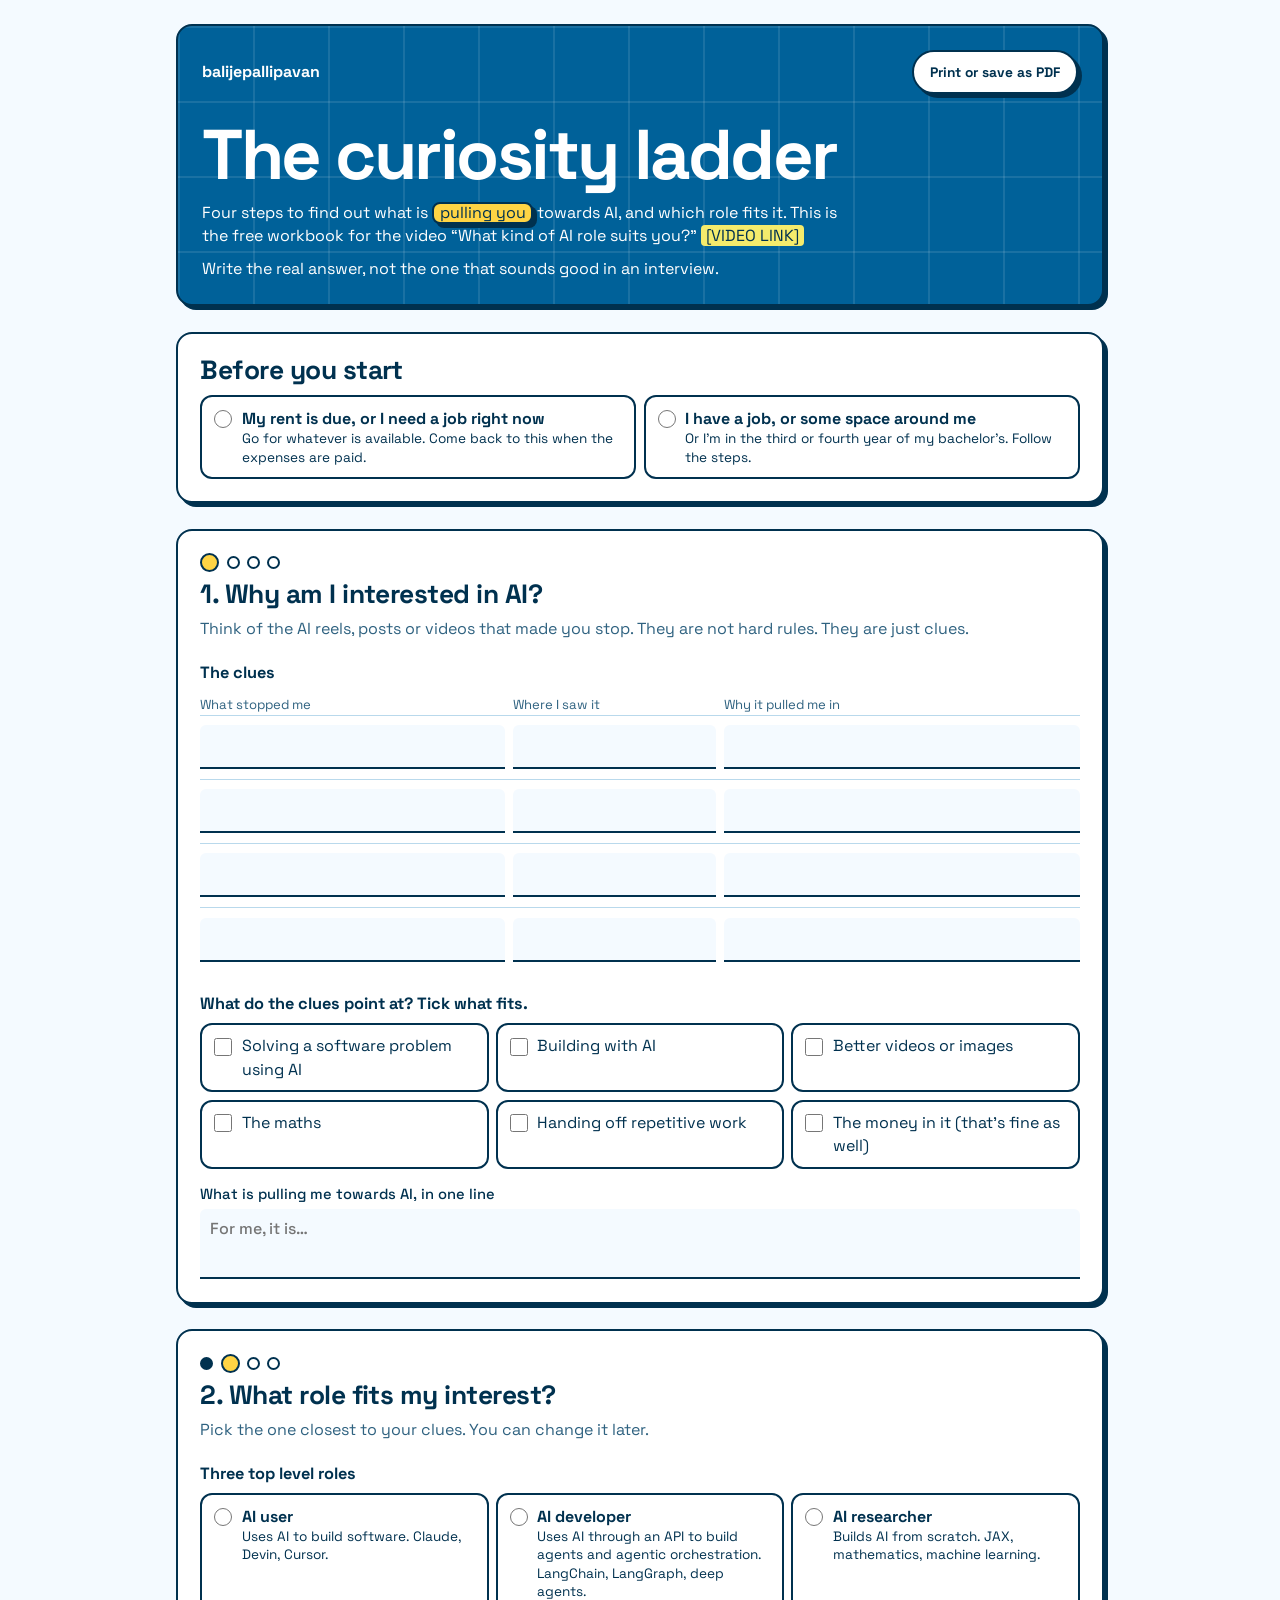
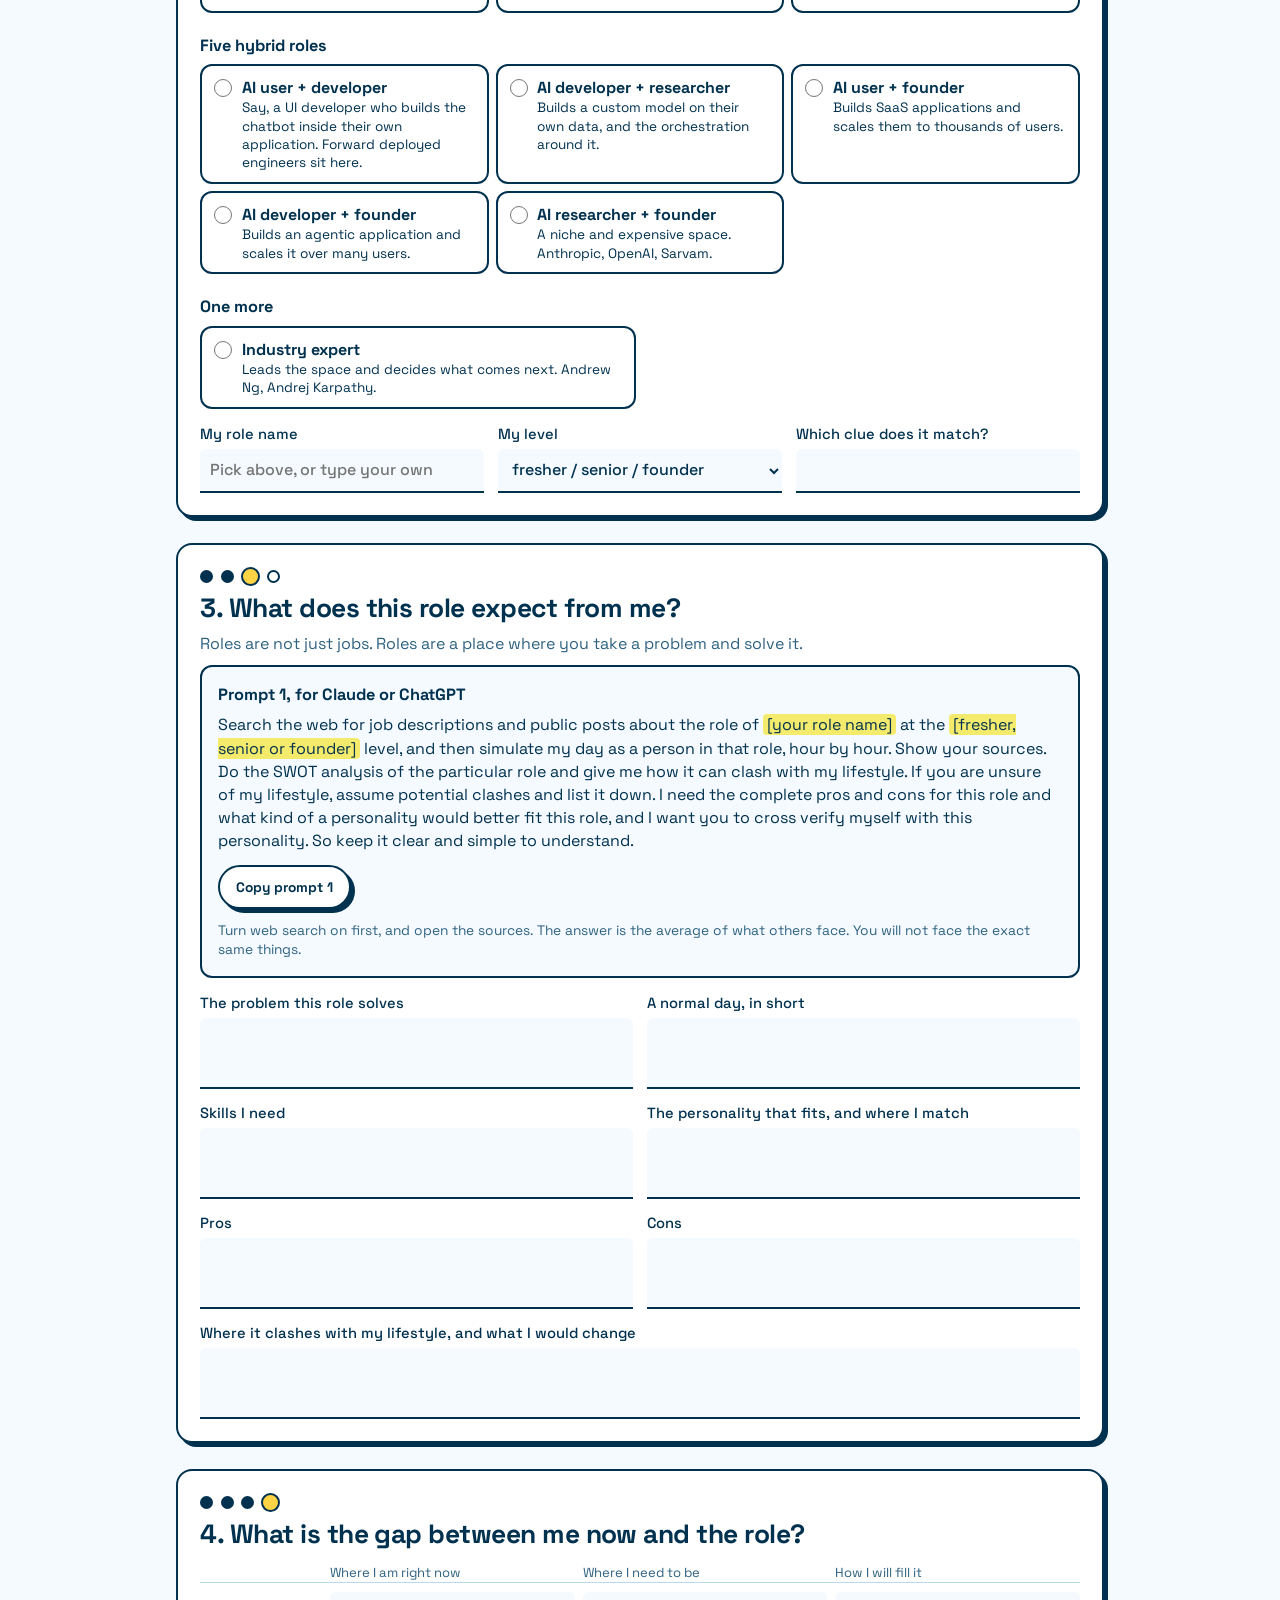
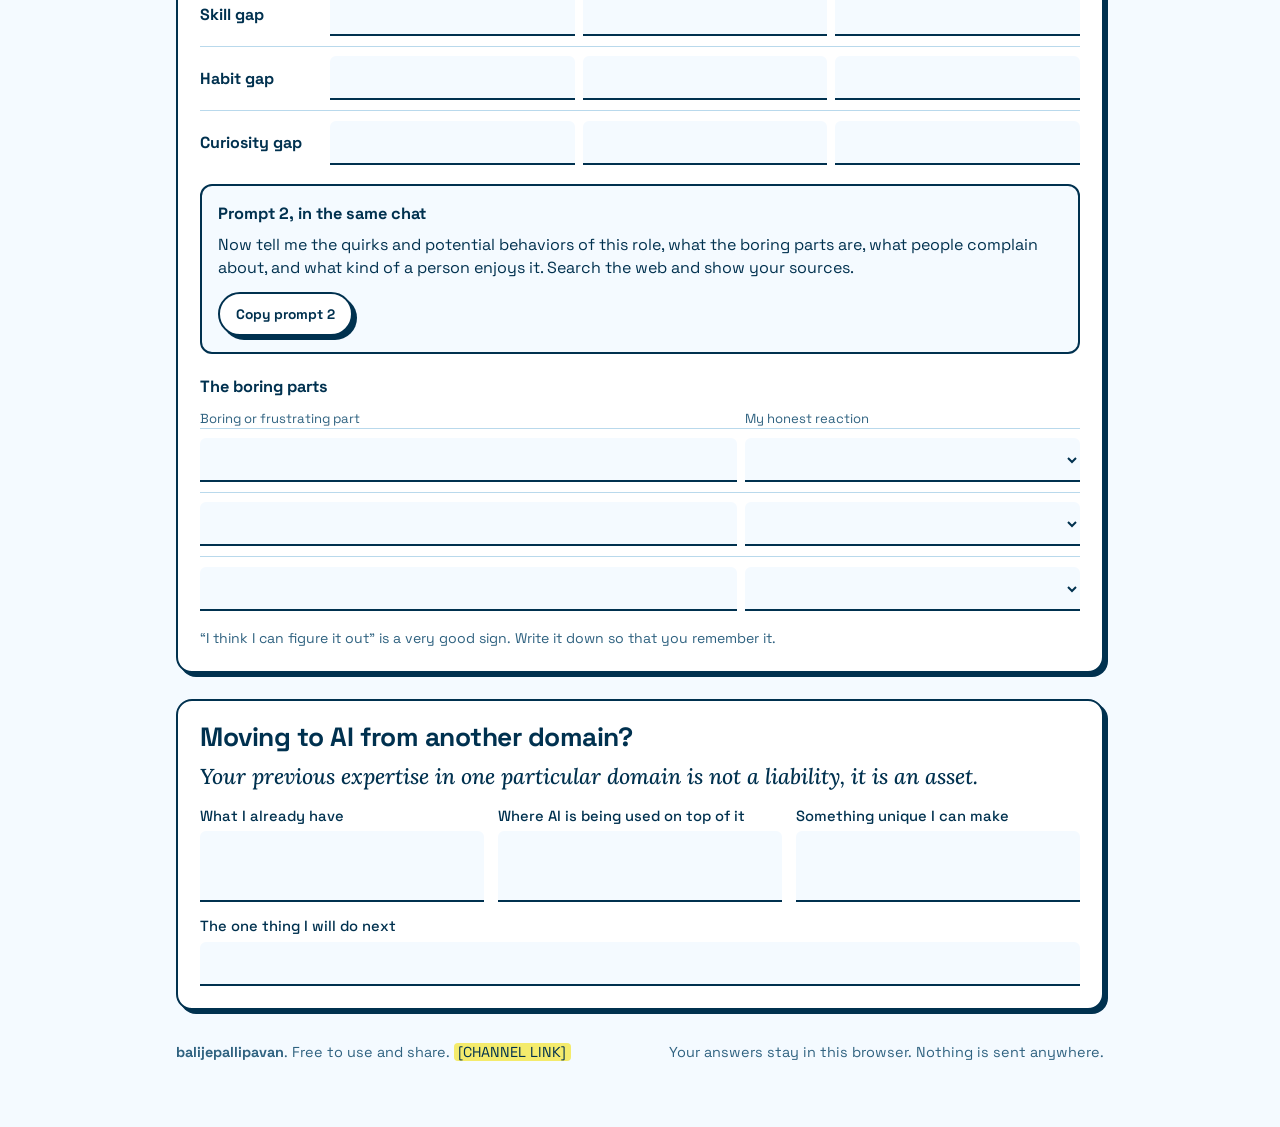
==== assets/workbook_yt1.html @ 5f951a8e "Add files via upload" ====
<!doctype html>
<html lang="en"><head><meta charset="utf-8"><meta name="viewport" content="width=device-width,initial-scale=1">
<title>The Curiosity Ladder Workbook</title>
<link rel="stylesheet" href="https://fonts.googleapis.com/css2?family=Lora:ital,wght@1,500&family=Space+Grotesk:wght@400;500;700&display=swap">
<style>
:root{--surface:#F4FAFF;--raised:#fff;--ink:#00314F;--muted:#2F6280;--border:#B9D9EC;--blue:#006199;--sky:#8ACFF8;--sun:#FFD444;--lemon:#F4EB6C;color-scheme:light}
*{box-sizing:border-box}
html{font-size:16px}
body{margin:0;background:var(--surface);color:var(--ink);font:1rem/1.45 'Space Grotesk',system-ui,sans-serif}
main{max-width:60rem;margin:0 auto;padding:1.5rem 1rem 4rem}
h1,h2,h3,p{margin:0}
h1{font-size:clamp(2.4rem,8vw,4.4rem);line-height:1;letter-spacing:-.035em;margin:1.6rem 0 .7rem}
h2{font-size:1.65rem;line-height:1.12;letter-spacing:-.02em}
h3{font-size:1.02rem;margin:1.3rem 0 .45rem}
.hl{background:var(--sun);color:var(--ink);border:2px solid var(--ink);border-radius:8px;box-shadow:4px 4px 0 var(--ink);padding:0 .35em;display:inline-block;line-height:1.1}
.cover{background-color:var(--blue);color:#fff;border:2px solid var(--ink);border-radius:16px;box-shadow:4px 4px 0 var(--ink);padding:1.5rem;
 background-image:linear-gradient(rgba(255,255,255,.1) 2px,transparent 2px),linear-gradient(90deg,rgba(255,255,255,.1) 2px,transparent 2px);background-size:75px 75px}
.mark{font-weight:700}.cover p{max-width:40rem}
.cover .top{display:flex;justify-content:space-between;gap:1rem;flex-wrap:wrap;align-items:center}
.todo{background:var(--lemon);color:var(--ink);border-radius:4px;padding:0 .3em}
button{font:700 .86rem 'Space Grotesk',sans-serif;color:var(--ink);background:#fff;border:2px solid var(--ink);border-radius:99px;box-shadow:4px 4px 0 var(--ink);padding:.5rem 1rem;cursor:pointer;min-height:44px}
button:active{transform:translate(2px,2px);box-shadow:2px 2px 0 var(--ink)}
:focus-visible{outline:3px solid var(--blue);outline-offset:2px}.cover :focus-visible{outline-color:var(--sun)}
.step{background:var(--raised);border:2px solid var(--ink);border-radius:16px;box-shadow:4px 4px 0 var(--ink);padding:1.4rem;margin-top:1.6rem}
.step>header{display:flex;flex-direction:column;gap:.5rem;margin-bottom:.6rem}
.dots{display:flex;gap:.45rem;align-items:center}.dots i{width:13px;height:13px;border-radius:50%;border:2px solid var(--ink)}
.dots i.done{background:var(--ink)}.dots i.now{background:var(--sun);width:19px;height:19px}
.lead{color:var(--muted)}
.g2,.g3{display:grid;gap:.9rem;grid-template-columns:1fr}
label.f{display:block;font-weight:500;font-size:.92rem}
textarea,input[type=text],select{display:block;width:100%;font:inherit;font-size:1rem;color:var(--ink);background:var(--surface);border:0;border-bottom:2px solid var(--ink);border-radius:6px 6px 0 0;padding:.5rem .6rem;margin-top:.25rem;min-height:44px}
textarea{resize:none;overflow:hidden;line-height:1.45}
textarea[data-h="2"]{min-height:4.4rem}
.row{display:grid;gap:.5rem;grid-template-columns:1fr;border-top:1px solid var(--border);padding:.6rem 0}
.row>b{align-self:center}.head{display:none}
.row label span{font-size:.82rem;color:var(--muted)}
.picks{display:grid;gap:.45rem;grid-template-columns:1fr}
.pick{display:flex;gap:.6rem;align-items:flex-start;border:2px solid var(--ink);border-radius:12px;padding:.6rem .75rem;cursor:pointer;background:#fff;min-height:44px}
.pick:has(:checked){background:var(--sky)}
.pick input{margin:.2rem 0 0;width:18px;height:18px;flex:none;accent-color:var(--ink)}
.pick b{display:block}.pick small{display:block;font-size:.85rem;line-height:1.35}
.prompt{background:var(--surface);border:2px solid var(--ink);border-radius:12px;padding:1rem;margin-top:.6rem}
.prompt p{margin-bottom:.8rem}.prompt p.n{margin:.7rem 0 0;font-size:.86rem;color:var(--muted)}
.prompt mark{background:var(--lemon);color:var(--ink);border-radius:4px;padding:0 .25em}
.quote{font:italic 500 1.35rem/1.3 Lora,Georgia,serif;margin:.2rem 0 1rem}
.note{font-size:.88rem;color:var(--muted);margin-top:.5rem}
footer{margin-top:2rem;display:flex;justify-content:space-between;gap:1rem;flex-wrap:wrap;font-size:.9rem;color:var(--muted)}
.full{margin-top:.9rem}
@media(min-width:44rem){
 .g2{grid-template-columns:1fr 1fr}.g3,.picks.three{grid-template-columns:repeat(3,1fr)}.picks{grid-template-columns:1fr 1fr}
 .row.c3{grid-template-columns:1.2fr .8fr 1.4fr}.row.c4{grid-template-columns:7.6rem 1fr 1fr 1fr}.row.c2{grid-template-columns:1.6fr 1fr}
 .head{display:grid;font-size:.82rem;color:var(--muted);border:0;padding:.2rem 0 0}.head~.row label span{position:absolute;width:1px;height:1px;overflow:hidden;clip-path:inset(50%)}
 .row textarea,.row select{margin-top:0}
}
/* one sheet, front and back */
@page{size:A4;margin:8mm}
@media print{
 html{font-size:7.9pt}
 body{background:#fff;line-height:1.28;-webkit-print-color-adjust:exact;print-color-adjust:exact}
 main{max-width:none;padding:0}button,.screen{display:none!important}
 h1{font-size:26pt;margin:.5rem 0 .4rem}h2{font-size:14pt}h3{margin:.65rem 0 .2rem}
 .cover,.step{box-shadow:none;border-width:1.2pt;border-radius:8pt;padding:.8rem 1rem}.step{margin-top:.7rem}.step>header{margin-bottom:.3rem;gap:.25rem}
 .hl{box-shadow:none}
 .back{break-before:page;margin-top:0}
 .g2,.g3{gap:.5rem .9rem}.g2{grid-template-columns:1fr 1fr}.g3,.picks.three{grid-template-columns:repeat(3,1fr)}.picks{grid-template-columns:1fr 1fr;gap:.3rem}
 .row{padding:.2rem 0;gap:.6rem}.row.c3{grid-template-columns:1.2fr .8fr 1.4fr}.row.c4{grid-template-columns:7.6rem 1fr 1fr 1fr}.row.c2{grid-template-columns:1.6fr 1fr}
 .head{display:grid}.head~.row label span{display:none}
 textarea,input[type=text],select{appearance:none;min-height:2.6rem;padding:.15rem .3rem;background:#fff;border-bottom-width:.8pt;border-radius:0;margin-top:0}
 textarea[data-h="2"]{min-height:3.7rem}
 textarea::placeholder,input::placeholder{color:transparent}
 .pick{padding:.3rem .5rem;min-height:0;border-width:.9pt;border-radius:6pt}.pick input{width:9pt;height:9pt;margin-top:.1rem}.pick small{line-height:1.22}
 .prompt{padding:.5rem .7rem;margin-top:.3rem;border-width:.9pt}.prompt p{margin:0}.prompt p.n{margin-top:.3rem}
 .quote{font-size:11pt;margin:0 0 .35rem}.full{margin-top:.4rem}footer{margin-top:.5rem}.note{margin-top:.25rem}
 .row,.pick,.prompt{break-inside:avoid}
}
</style></head><body><main>

<section class="cover">
 <div class="top"><span class="mark">balijepallipavan</span><button class="screen" type="button" id="print">Print or save as PDF</button></div>
 <h1>The curiosity ladder</h1>
 <p>Four steps to find out what is <span class="hl">pulling you</span> towards AI, and which role fits it. This is the free workbook for the video “What kind of AI role suits you?” <span class="todo">[VIDEO LINK]</span></p>
 <p style="margin-top:.6rem">Write the real answer, not the one that sounds good in an interview.</p>
</section>

<section class="step">
 <header><h2>Before you start</h2></header>
 <div class="picks">
  <label class="pick"><input type="radio" name="rent" value="now"><span><b>My rent is due, or I need a job right now</b><small>Go for whatever is available. Come back to this when the expenses are paid.</small></span></label>
  <label class="pick"><input type="radio" name="rent" value="space"><span><b>I have a job, or some space around me</b><small>Or I’m in the third or fourth year of my bachelor’s. Follow the steps.</small></span></label>
 </div>
</section>

<section class="step">
 <header><div class="dots" role="img" aria-label="Step 1 of 4"><i class="now"></i><i></i><i></i><i></i></div><h2>1. Why am I interested in AI?</h2>
 <p class="lead">Think of the AI reels, posts or videos that made you stop. They are not hard rules. They are just clues.</p></header>
 <h3>The clues</h3>
 <div id="clues"><div class="row c3 head"><span>What stopped me</span><span>Where I saw it</span><span>Why it pulled me in</span></div></div>
 <h3>What do the clues point at? Tick what fits.</h3>
 <div class="picks three" id="pulls"></div>
 <label class="f full">What is pulling me towards AI, in one line<textarea name="pull" data-h="2" placeholder="For me, it is…"></textarea></label>
</section>

<section class="step">
 <header><div class="dots" role="img" aria-label="Step 2 of 4"><i class="done"></i><i class="now"></i><i></i><i></i></div><h2>2. What role fits my interest?</h2>
 <p class="lead">Pick the one closest to your clues. You can change it later.</p></header>
 <h3>Three top level roles</h3><div class="picks three" data-roles="top"></div>
 <h3>Five hybrid roles</h3><div class="picks three" data-roles="hybrid"></div>
 <h3>One more</h3><div class="picks" data-roles="one"></div>
 <div class="g3 full">
  <label class="f">My role name<input type="text" name="role" id="role" placeholder="Pick above, or type your own"></label>
  <label class="f">My level<select name="level" id="level"><option value="">fresher / senior / founder</option><option>fresher</option><option>senior</option><option>founder</option></select></label>
  <label class="f">Which clue does it match?<input type="text" name="match"></label>
 </div>
</section>

<section class="step back">
 <header><div class="dots" role="img" aria-label="Step 3 of 4"><i class="done"></i><i class="done"></i><i class="now"></i><i></i></div><h2>3. What does this role expect from me?</h2>
 <p class="lead">Roles are not just jobs. Roles are a place where you take a problem and solve it.</p></header>
 <div class="prompt"><h3 style="margin-top:0">Prompt 1, for Claude or ChatGPT</h3>
  <p id="p1">Search the web for job descriptions and public posts about the role of <mark class="r">[your role name]</mark> at the <mark class="l">[fresher, senior or founder]</mark> level, and then simulate my day as a person in that role, hour by hour. Show your sources. Do the SWOT analysis of the particular role and give me how it can clash with my lifestyle. If you are unsure of my lifestyle, assume potential clashes and list it down. I need the complete pros and cons for this role and what kind of a personality would better fit this role, and I want you to cross verify myself with this personality. So keep it clear and simple to understand.</p>
  <button type="button" data-copy="p1">Copy prompt 1</button>
  <p class="n">Turn web search on first, and open the sources. The answer is the average of what others face. You will not face the exact same things.</p></div>
 <div class="g2 full">
  <label class="f">The problem this role solves<textarea name="problem" data-h="2"></textarea></label>
  <label class="f">A normal day, in short<textarea name="day" data-h="2"></textarea></label>
  <label class="f">Skills I need<textarea name="skills" data-h="2"></textarea></label>
  <label class="f">The personality that fits, and where I match<textarea name="person" data-h="2"></textarea></label>
  <label class="f">Pros<textarea name="pros" data-h="2"></textarea></label>
  <label class="f">Cons<textarea name="cons" data-h="2"></textarea></label>
 </div>
 <label class="f full">Where it clashes with my lifestyle, and what I would change<textarea name="clash" data-h="2"></textarea></label>
</section>

<section class="step">
 <header><div class="dots" role="img" aria-label="Step 4 of 4"><i class="done"></i><i class="done"></i><i class="done"></i><i class="now"></i></div><h2>4. What is the gap between me now and the role?</h2></header>
 <div id="gaps"><div class="row c4 head"><span></span><span>Where I am right now</span><span>Where I need to be</span><span>How I will fill it</span></div></div>
 <div class="prompt"><h3 style="margin-top:0">Prompt 2, in the same chat</h3>
  <p id="p2">Now tell me the quirks and potential behaviors of this role, what the boring parts are, what people complain about, and what kind of a person enjoys it. Search the web and show your sources.</p>
  <button type="button" data-copy="p2">Copy prompt 2</button></div>
 <h3>The boring parts</h3>
 <div id="boring"><div class="row c2 head"><span>Boring or frustrating part</span><span>My honest reaction</span></div></div>
 <p class="note">“I think I can figure it out” is a very good sign. Write it down so that you remember it.</p>
</section>

<section class="step">
 <header><h2>Moving to AI from another domain?</h2></header>
 <p class="quote">Your previous expertise in one particular domain is not a liability, it is an asset.</p>
 <div class="g3">
  <label class="f">What I already have<textarea name="have" data-h="2"></textarea></label>
  <label class="f">Where AI is being used on top of it<textarea name="ontop" data-h="2"></textarea></label>
  <label class="f">Something unique I can make<textarea name="unique" data-h="2"></textarea></label>
 </div>
 <label class="f full">The one thing I will do next<input type="text" name="next"></label>
</section>

<footer><span><b>balijepallipavan</b>. Free to use and share. <span class="todo">[CHANNEL LINK]</span></span><span class="screen" id="saved">Your answers stay in this browser. Nothing is sent anywhere.</span></footer>
</main>
<script>
const $ = (s, r = document) => [...r.querySelectorAll(s)];
const cell = (name, label) => `<label><span>${label}</span><textarea name="${name}" rows="1" aria-label="${label}"></textarea></label>`;
const add = (id, html) => document.getElementById(id).insertAdjacentHTML('beforeend', html);
for (let i = 1; i <= 4; i++) add('clues', `<div class="row c3">${cell('c' + i + 'a', 'What stopped me')}${cell('c' + i + 'b', 'Where I saw it')}${cell('c' + i + 'c', 'Why it pulled me in')}</div>`);
['Solving a software problem using AI', 'Building with AI', 'Better videos or images', 'The maths', 'Handing off repetitive work', 'The money in it (that’s fine as well)']
  .forEach((t, i) => add('pulls', `<label class="pick"><input type="checkbox" name="pull${i}"><span>${t}</span></label>`));
['Skill gap', 'Habit gap', 'Curiosity gap'].forEach((g, i) => add('gaps', `<div class="row c4"><b>${g}</b>${cell('g' + i + 'a', g + ': where I am right now')}${cell('g' + i + 'b', g + ': where I need to be')}${cell('g' + i + 'c', g + ': how I will fill it')}</div>`));
for (let i = 1; i <= 3; i++) add('boring', `<div class="row c2">${cell('b' + i + 'a', 'Boring or frustrating part')}<label><span>My honest reaction</span><select name="b${i}b" aria-label="My honest reaction"><option value=""></option><option>I can figure it out</option><option>Not sure yet</option><option>I would hate it</option></select></label></div>`);
const ROLES = {
  top: [['AI user', 'Uses AI to build software. Claude, Devin, Cursor.'],
        ['AI developer', 'Uses AI through an API to build agents and agentic orchestration. LangChain, LangGraph, deep agents.'],
        ['AI researcher', 'Builds AI from scratch. JAX, mathematics, machine learning.']],
  hybrid: [['AI user + developer', 'Say, a UI developer who builds the chatbot inside their own application. Forward deployed engineers sit here.'],
           ['AI developer + researcher', 'Builds a custom model on their own data, and the orchestration around it.'],
           ['AI user + founder', 'Builds SaaS applications and scales them to thousands of users.'],
           ['AI developer + founder', 'Builds an agentic application and scales it over many users.'],
           ['AI researcher + founder', 'A niche and expensive space. Anthropic, OpenAI, Sarvam.']],
  one: [['Industry expert', 'Leads the space and decides what comes next. Andrew Ng, Andrej Karpathy.']] };
for (const [k, list] of Object.entries(ROLES)) document.querySelector(`[data-roles=${k}]`).innerHTML = list.map(([n, d]) =>
  `<label class="pick"><input type="radio" name="pickrole" value="${n}"><span><b>${n}</b><small>${d}</small></span></label>`).join('');

// ---- save in this browser, restore on load
const KEY = 'curiosity-ladder', fields = $('textarea,input,select');
let data = {};
try { data = JSON.parse(localStorage.getItem(KEY)) || {}; } catch { }
const grow = t => { t.style.height = 'auto'; if (t.value) t.style.height = t.scrollHeight + 'px'; };
for (const f of fields) {
  const v = data[f.name];
  if (v === undefined) continue;
  if (f.type === 'radio') f.checked = f.value === v; else if (f.type === 'checkbox') f.checked = v; else f.value = v;
}
const fillPrompt = () => {
  document.querySelector('.r').textContent = role.value.trim() || '[your role name]';
  document.querySelector('.l').textContent = level.value || '[fresher, senior or founder]';
};
document.addEventListener('input', e => {
  const f = e.target;
  if (f.name === 'pickrole') { role.value = f.value; data.role = f.value; }
  data[f.name] = f.type === 'checkbox' ? f.checked : f.value;
  try { localStorage.setItem(KEY, JSON.stringify(data)); } catch { saved.textContent = 'This browser is not saving your answers. Print or save as PDF before you close.'; }
  if (f.tagName === 'TEXTAREA') grow(f);
  fillPrompt();
});
$('textarea').forEach(grow); fillPrompt();
addEventListener('beforeprint', () => $('textarea').forEach(grow));
addEventListener('resize', () => $('textarea').forEach(grow));
document.getElementById('print').onclick = () => window.print();
$('[data-copy]').forEach(b => b.onclick = async () => {
  const el = document.getElementById(b.dataset.copy), was = b.textContent;
  try { await navigator.clipboard.writeText(el.textContent); b.textContent = 'Copied'; }
  catch { getSelection().selectAllChildren(el); b.textContent = 'Selected, press Ctrl+C'; }
  setTimeout(() => b.textContent = was, 2000);
});
</script></body></html>
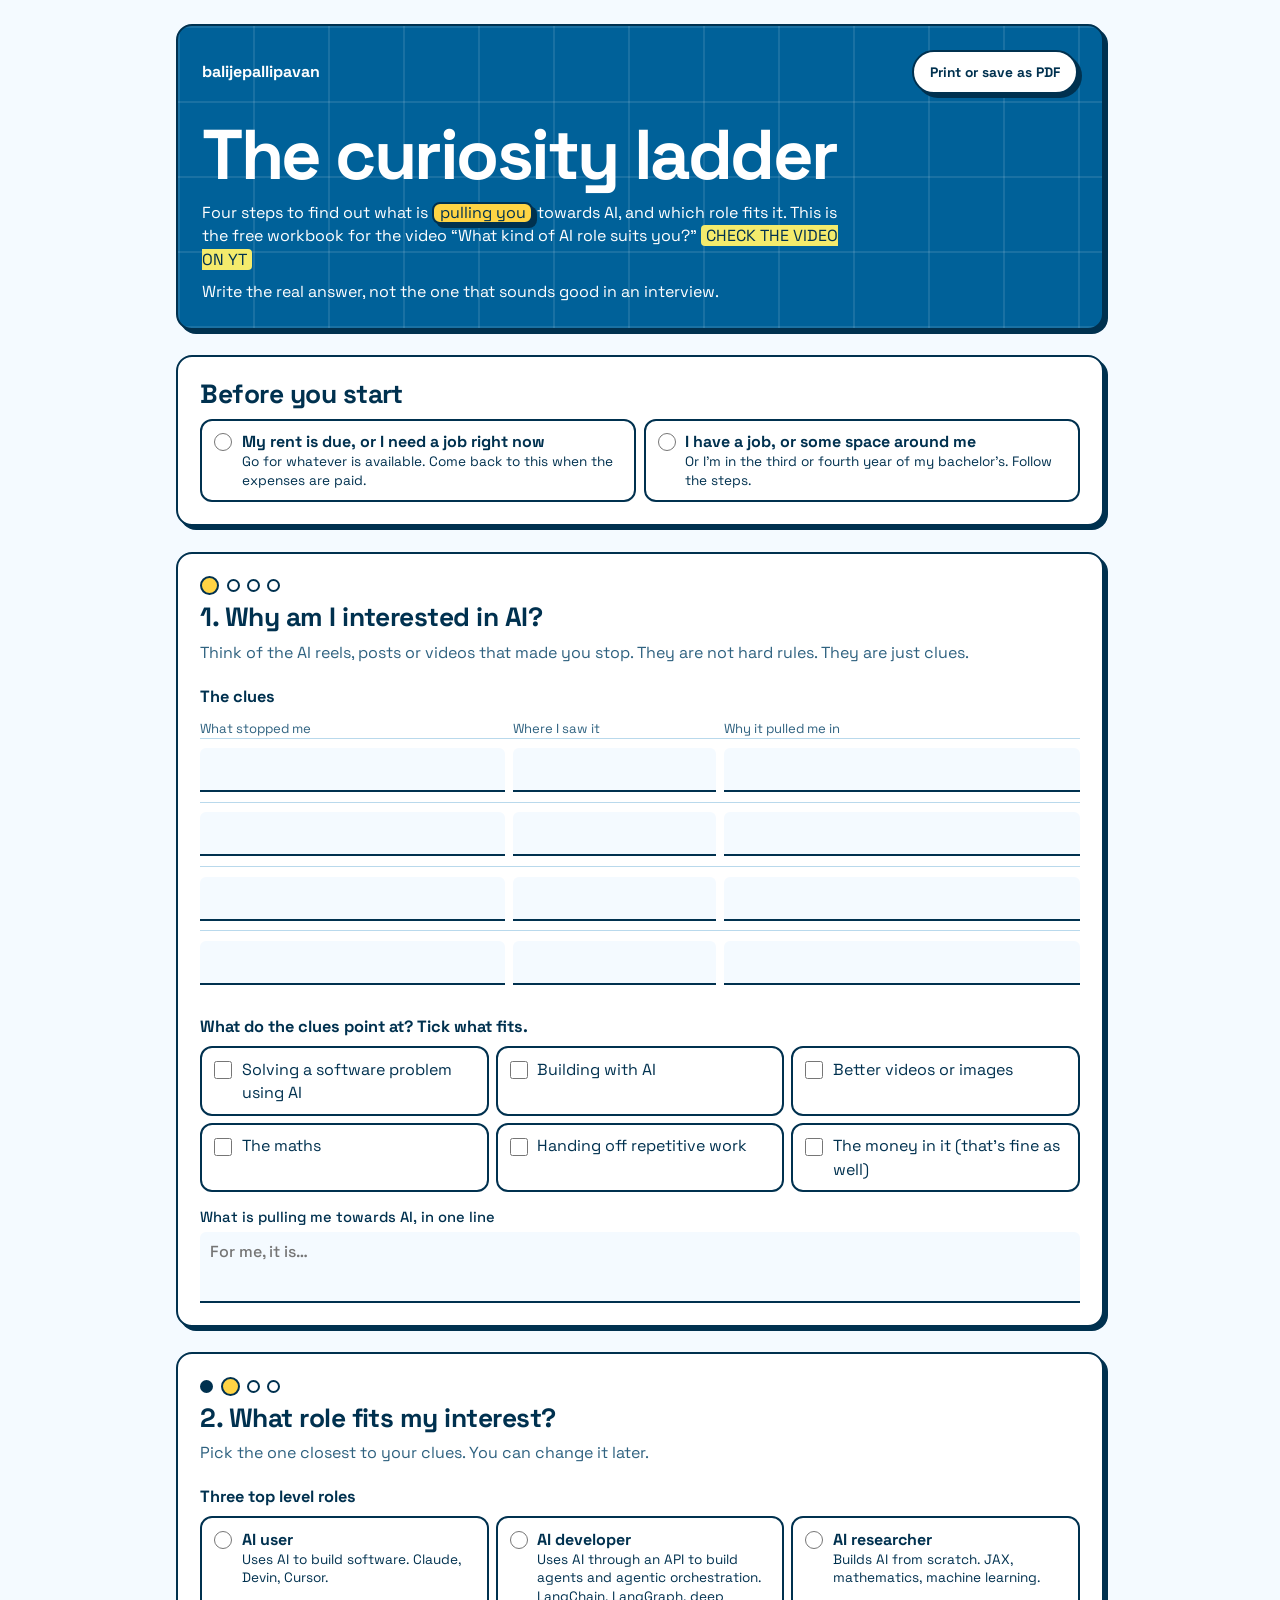
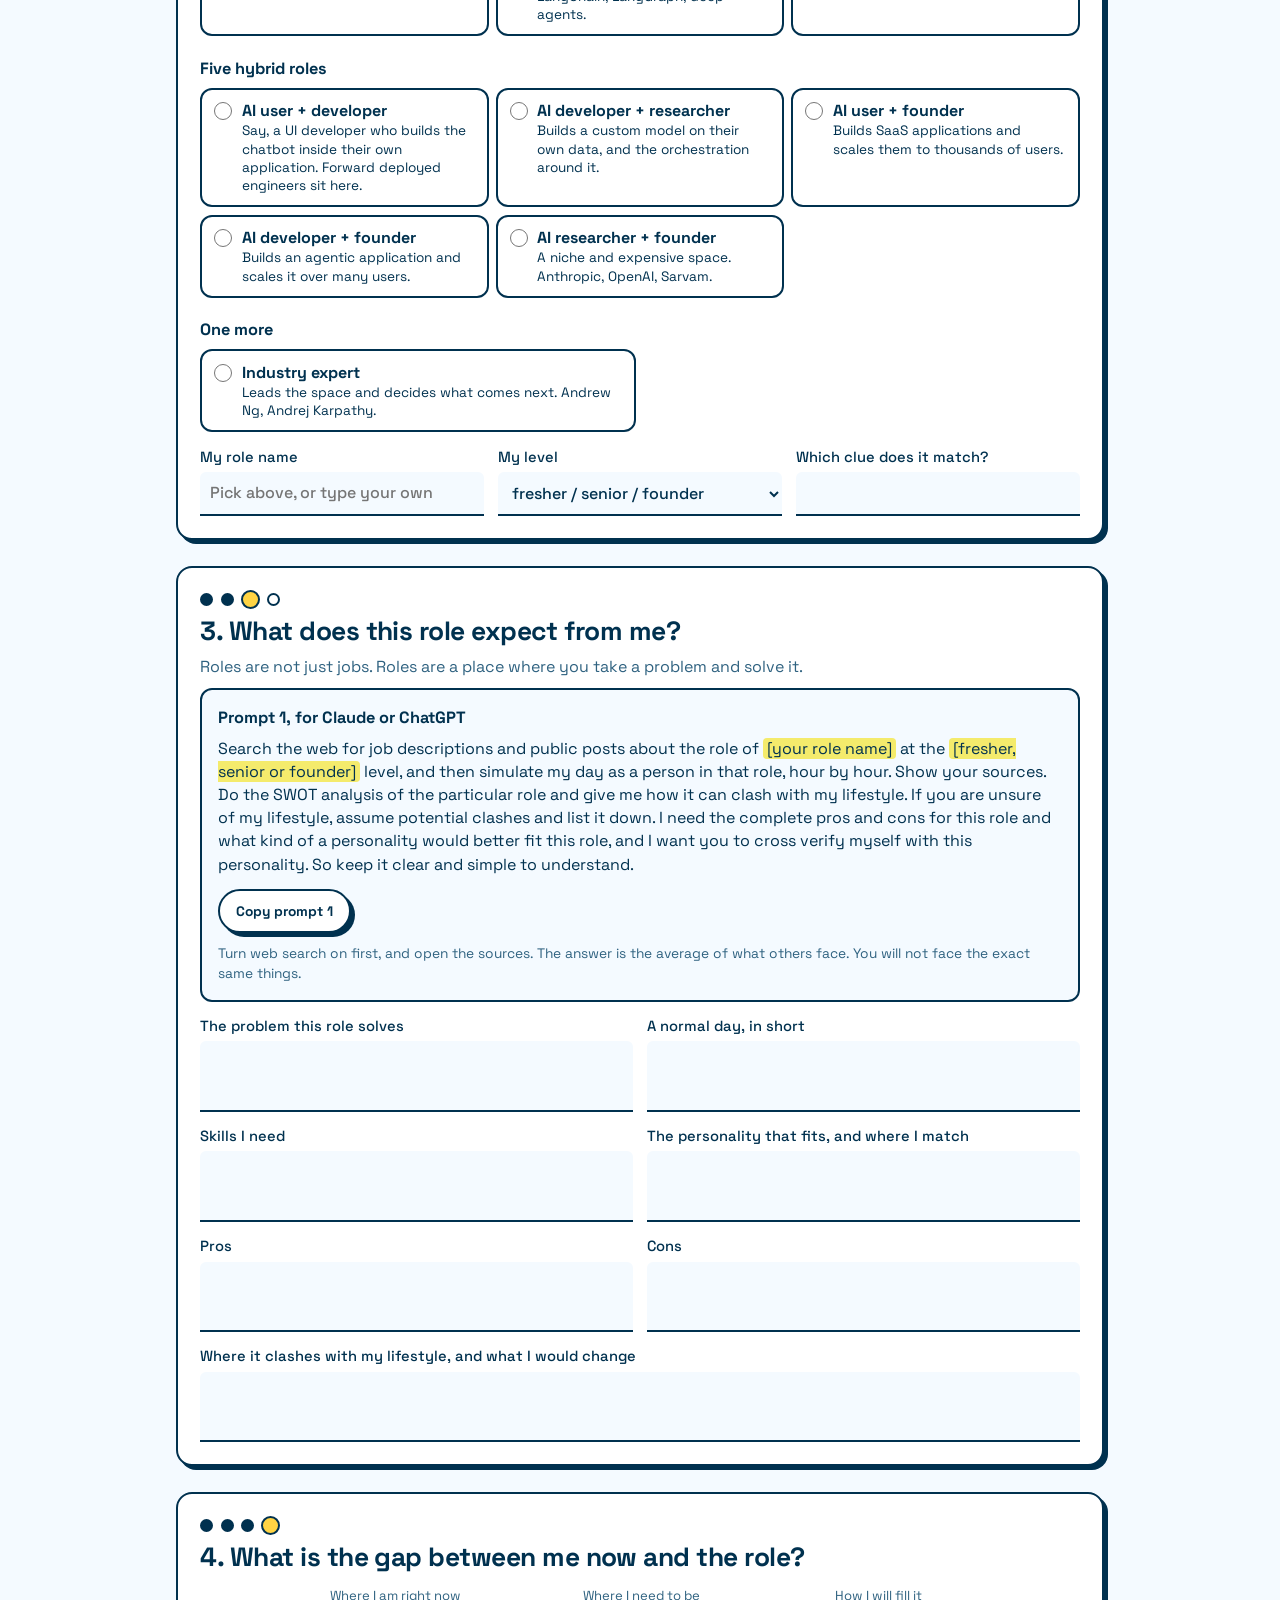
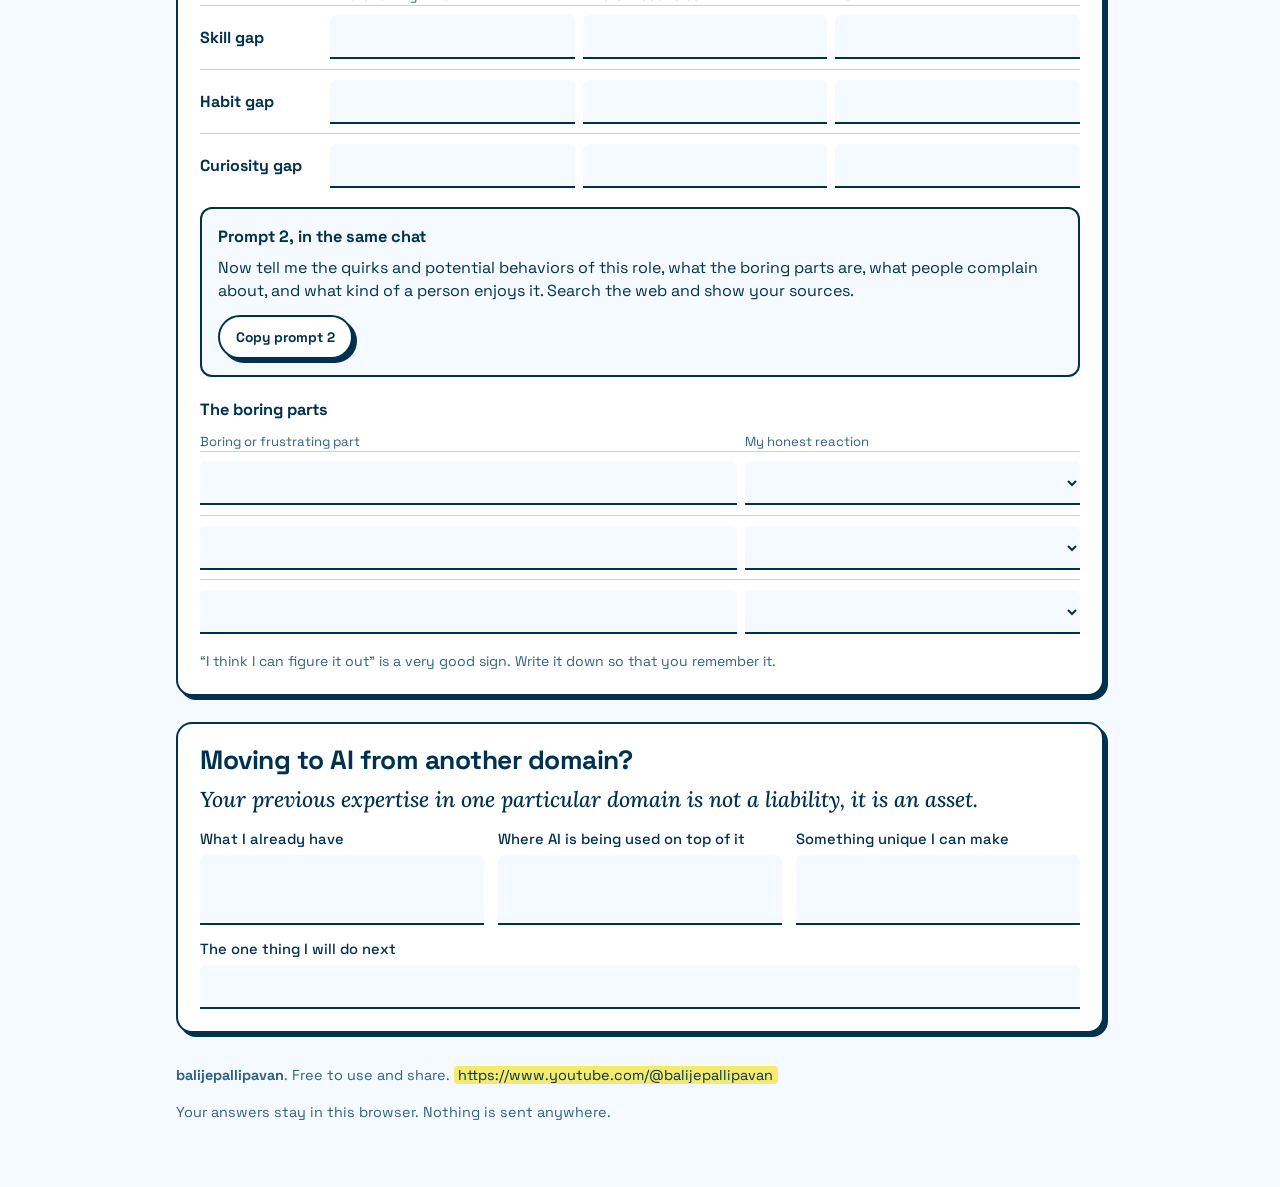
==== commit 88cff45c: "Change greeting from 'Hello' to 'Goodbye'" ====
--- a/assets/workbook_yt1.html
+++ b/assets/workbook_yt1.html
@@ -78,7 +78,7 @@
 <section class="cover">
  <div class="top"><span class="mark">balijepallipavan</span><button class="screen" type="button" id="print">Print or save as PDF</button></div>
  <h1>The curiosity ladder</h1>
- <p>Four steps to find out what is <span class="hl">pulling you</span> towards AI, and which role fits it. This is the free workbook for the video “What kind of AI role suits you?” <span class="todo">[VIDEO LINK]</span></p>
+ <p>Four steps to find out what is <span class="hl">pulling you</span> towards AI, and which role fits it. This is the free workbook for the video “What kind of AI role suits you?” <span class="todo">CHECK THE VIDEO ON YT</span></p>
  <p style="margin-top:.6rem">Write the real answer, not the one that sounds good in an interview.</p>
 </section>
 
@@ -153,7 +153,7 @@
  <label class="f full">The one thing I will do next<input type="text" name="next"></label>
 </section>
 
-<footer><span><b>balijepallipavan</b>. Free to use and share. <span class="todo">[CHANNEL LINK]</span></span><span class="screen" id="saved">Your answers stay in this browser. Nothing is sent anywhere.</span></footer>
+<footer><span><b>balijepallipavan</b>. Free to use and share. <span class="todo">https://www.youtube.com/@balijepallipavan</span></span><span class="screen" id="saved">Your answers stay in this browser. Nothing is sent anywhere.</span></footer>
 </main>
 <script>
 const $ = (s, r = document) => [...r.querySelectorAll(s)];
